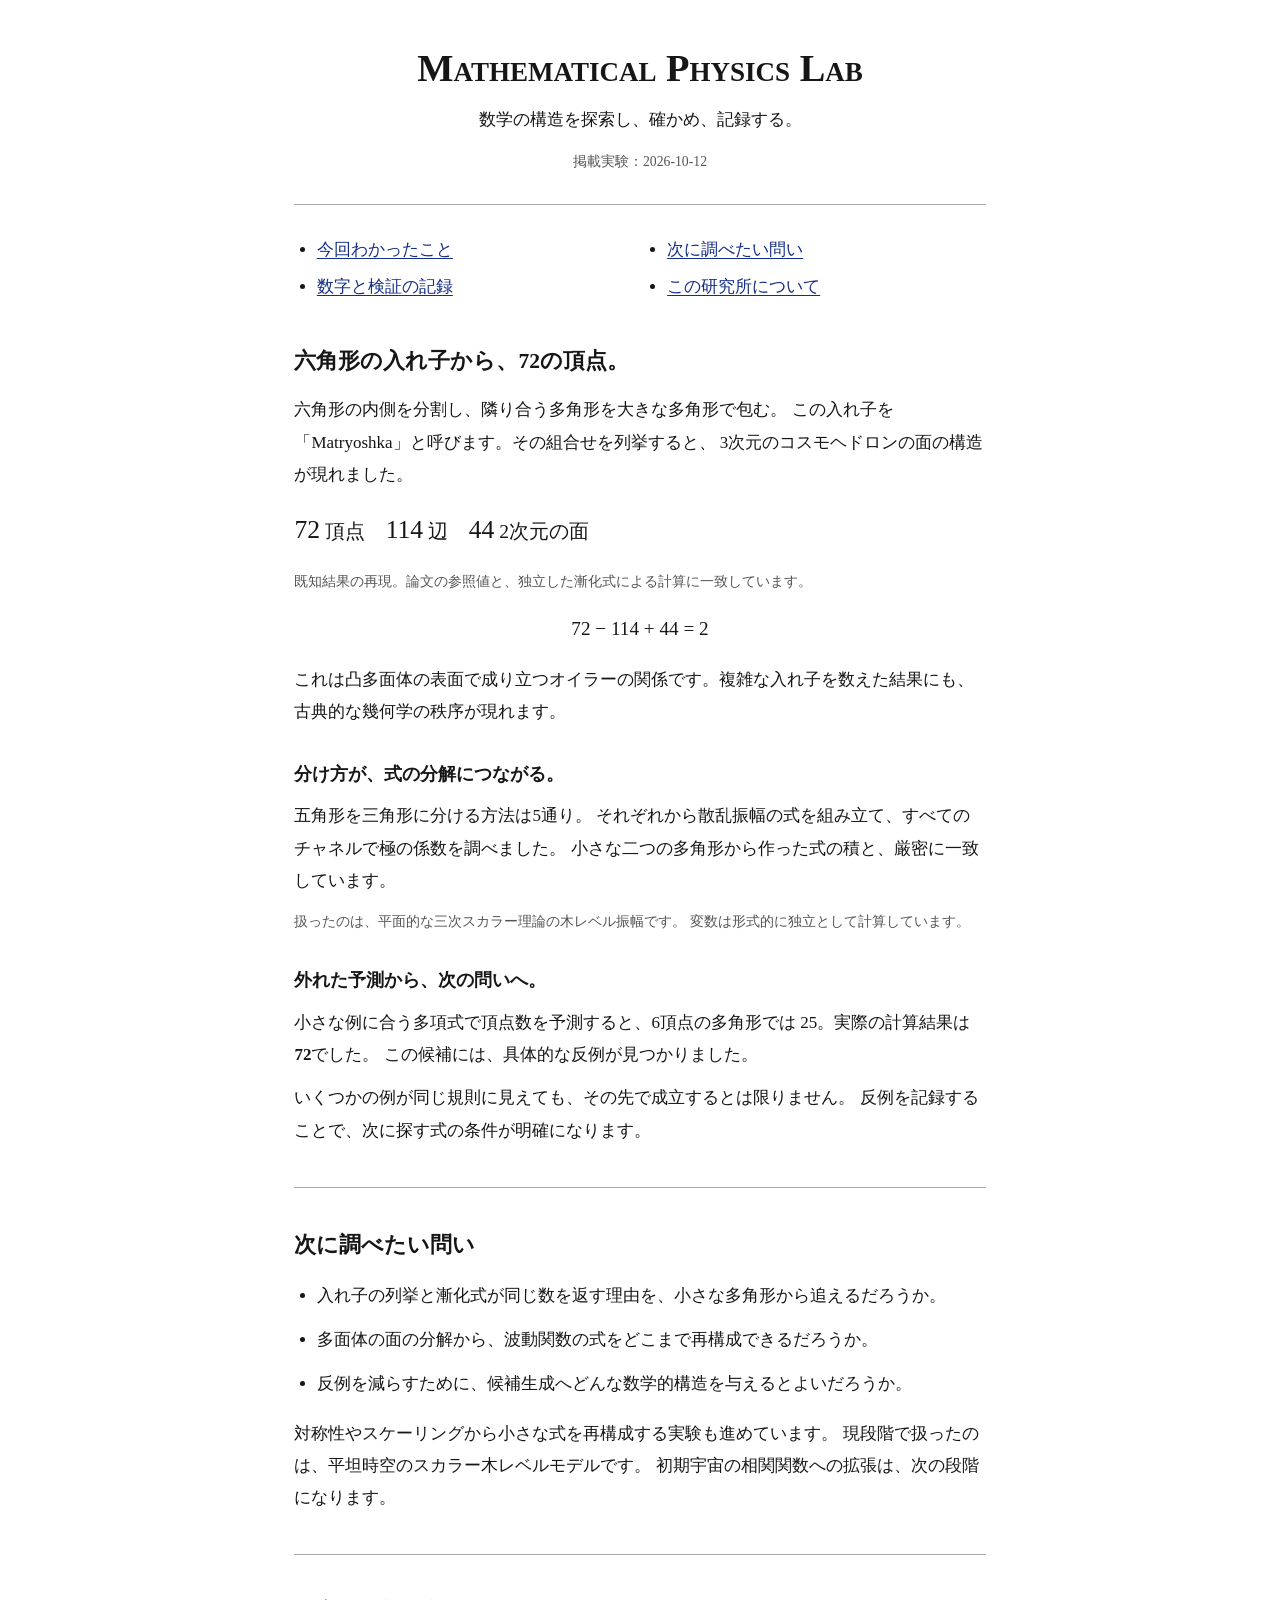
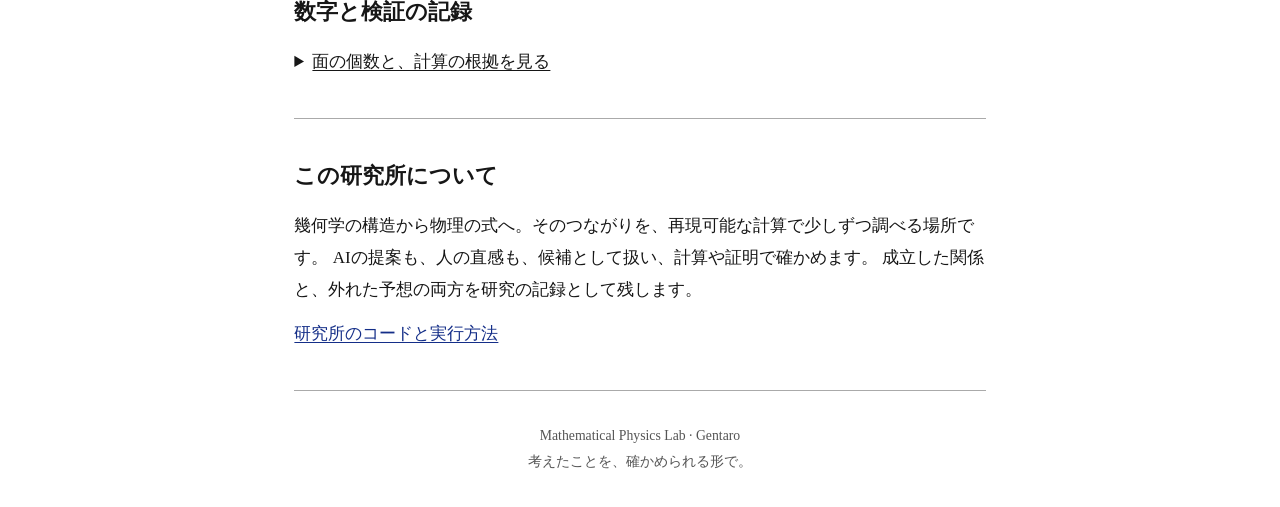
==== docs/index.html @ 7571ef59 "feat: add plain responsive homepage for verified research results Generate standalone HTML with each" ====
<!doctype html>
<html lang="ja">
<head>
  <meta charset="utf-8">
  <meta name="viewport" content="width=device-width, initial-scale=1">
  <meta name="description" content="数理物理の研究記録。多角形の入れ子、散乱振幅、仮説と反例を、検証した結果から読み解く。">
  <title>Mathematical Physics Lab — 研究の記録</title>
  <style>
* { box-sizing: border-box; }
html { background: #fff; color: #161616; }
body { max-width: 46rem; margin: 0 auto; padding: 2.8rem 1.4rem 2rem;
  font-family: 'Times New Roman', 'Yu Mincho', 'Hiragino Mincho ProN',
    'Noto Serif CJK JP', serif; font-size: 17px; line-height: 1.9; }
header { text-align: center; }
h1 { margin: 0; font-size: clamp(1.8rem, 5vw, 2.4rem); line-height: 1.2;
  font-variant: small-caps; }
header p { margin: .8rem 0 .4rem; }
.date, .note, footer { color: #555; font-size: .86rem; }
a { color: #142e88; text-underline-offset: .18em; overflow-wrap: anywhere; }
a:visited { color: #503070; }
a:hover { text-decoration-thickness: 2px; }
a:focus-visible, summary:focus-visible { outline: 2px solid #142e88; outline-offset: 5px; }
hr { border: 0; border-top: 1px solid #aaa; margin: 1.8rem 0; }
nav ul { display: grid; grid-template-columns: 1fr 1fr; gap: .35rem 2rem;
  padding-left: 1.4rem; margin: 0; }
main { margin-top: 2.5rem; }
section { margin: 2.5rem 0; scroll-margin-top: 1rem; }
h2 { font-size: 1.35rem; line-height: 1.6; margin: 0 0 1rem; }
h3 { font-size: 1.12rem; line-height: 1.7; margin: 1.9rem 0 .5rem; }
p { margin: .7rem 0; }
.numbers { margin: 1rem 0; font-size: 1.22rem; line-height: 1.8; }
.numbers span { display: inline-block; margin-right: 1.3rem; }
.numbers strong { font-size: 1.6rem; font-weight: normal; }
.equation { margin: 1rem 0; text-align: center; font-size: 1.2rem; }
summary { cursor: pointer; text-decoration: underline; text-underline-offset: .2em; }
details[open] summary { margin-bottom: 1rem; }
table { width: 100%; border-collapse: collapse; font-size: .91rem; margin: 1rem 0; }
th, td { padding: .65rem .4rem; border-bottom: 1px solid #ddd; text-align: left; }
th { font-weight: normal; border-bottom-color: #999; }
td:last-child { overflow-wrap: anywhere; }
ul.questions { padding-left: 1.4rem; }
ul.questions li { margin: .75rem 0; }
.record-id { overflow-wrap: anywhere; }
footer { text-align: center; margin-top: 2rem; }
@media (max-width: 520px) {
  body { padding: 2rem 1.15rem 1.5rem; font-size: 16px; }
  nav ul { grid-template-columns: 1fr; gap: .55rem; }
  main { margin-top: 2rem; }
  th, td { padding: .55rem .2rem; }
  .numbers span { margin-right: .85rem; }
}
</style>
</head>
<body>
  <header>
    <h1>Mathematical Physics Lab</h1>
    <p>数学の構造を探索し、確かめ、記録する。</p>
    <p class="date">掲載実験：<time datetime="2026-10-12">2026-10-12</time></p>
  </header>
  <hr>
  <nav aria-label="目次">
    <ul>
      <li><a href="#findings">今回わかったこと</a></li>
      <li><a href="#questions">次に調べたい問い</a></li>
      <li><a href="#evidence">数字と検証の記録</a></li>
      <li><a href="#about">この研究所について</a></li>
    </ul>
  </nav>
  <main>
    <section id="findings" aria-labelledby="findings-title">
      <h2 id="findings-title">六角形の入れ子から、72の頂点。</h2>
      <p>六角形の内側を分割し、隣り合う多角形を大きな多角形で包む。
      この入れ子を「Matryoshka」と呼びます。その組合せを列挙すると、
      3次元のコスモヘドロンの面の構造が現れました。</p>
      <p class="numbers"><span><strong>72</strong> 頂点</span><span><strong>114</strong> 辺</span><span><strong>44</strong> 2次元の面</span></p>
      <p class="note">既知結果の再現。論文の参照値と、独立した漸化式による計算に一致しています。</p>
      <p class="equation">72 − 114 + 44 = 2</p><p>これは凸多面体の表面で成り立つオイラーの関係です。複雑な入れ子を数えた結果にも、古典的な幾何学の秩序が現れます。</p>
      
        <article>
          <h3>分け方が、式の分解につながる。</h3>
          <p>五角形を三角形に分ける方法は5通り。
          それぞれから散乱振幅の式を組み立て、すべてのチャネルで極の係数を調べました。
          小さな二つの多角形から作った式の積と、厳密に一致しています。</p>
          <p class="note">扱ったのは、平面的な三次スカラー理論の木レベル振幅です。
          変数は形式的に独立として計算しています。</p>
        </article>
      
        <article>
          <h3>外れた予測から、次の問いへ。</h3>
          <p>小さな例に合う多項式で頂点数を予測すると、6頂点の多角形では
          25。実際の計算結果は
          <strong>72</strong>でした。
          この候補には、具体的な反例が見つかりました。</p>
          <p>いくつかの例が同じ規則に見えても、その先で成立するとは限りません。
          反例を記録することで、次に探す式の条件が明確になります。</p>
        </article>
    </section>
    <hr>
    <section id="questions" aria-labelledby="questions-title">
      <h2 id="questions-title">次に調べたい問い</h2>
      <ul class="questions">
        <li>入れ子の列挙と漸化式が同じ数を返す理由を、小さな多角形から追えるだろうか。</li>
        <li>多面体の面の分解から、波動関数の式をどこまで再構成できるだろうか。</li>
        <li>反例を減らすために、候補生成へどんな数学的構造を与えるとよいだろうか。</li>
      </ul>
      <p>対称性やスケーリングから小さな式を再構成する実験も進めています。
      現段階で扱ったのは、平坦時空のスカラー木レベルモデルです。
      初期宇宙の相関関数への拡張は、次の段階になります。</p>
    </section>
    <hr>
    <section id="evidence" aria-labelledby="evidence-title">
      <h2 id="evidence-title">数字と検証の記録</h2>
      <details>
        <summary>面の個数と、計算の根拠を見る</summary>
        <table>
          <thead><tr><th scope="col">多角形の頂点</th><th scope="col">多面体</th>
          <th scope="col">面の個数</th></tr></thead>
          <tbody><tr><th scope="row">3</th><td>0次元</td><td>1</td></tr>
<tr><th scope="row">4</th><td>1次元</td><td>1 · <wbr>2</td></tr>
<tr><th scope="row">5</th><td>2次元</td><td>1 · <wbr>10 · <wbr>10</td></tr>
<tr><th scope="row">6</th><td>3次元</td><td>1 · <wbr>44 · <wbr>114 · <wbr>72</td></tr></tbody>
        </table>
        <p class="note">面の個数は、全体から頂点まで余次元の順。空の面は含みません。</p>
        <p><a href="https://arxiv.org/html/2603.03425v3">Combinatorics of the Cosmohedron</a> の参照値と照合しています。</p>
        <p><a href="latest.json">掲載実験の原データ</a> ·
        <a href="https://github.com/gentaron/Mathematical-Physics-Lab-/tree/main/research/results/reference">再現実験の記録</a></p>
        <p class="note record-id">実験番号：run-20261012T110033Z-c96d0dddb176</p>
        <p class="note">このページは一つの実験結果を掲載したものです。
        一般的な主張の形式証明と、結果の新規性の判断には別の検証が必要です。</p>
      </details>
    </section>
    <hr>
    <section id="about" aria-labelledby="about-title">
      <h2 id="about-title">この研究所について</h2>
      <p>幾何学の構造から物理の式へ。そのつながりを、再現可能な計算で少しずつ調べる場所です。
      AIの提案も、人の直感も、候補として扱い、計算や証明で確かめます。
      成立した関係と、外れた予想の両方を研究の記録として残します。</p>
      <p><a href="https://github.com/gentaron/Mathematical-Physics-Lab-">研究所のコードと実行方法</a></p>
    </section>
  </main>
  <hr>
  <footer>Mathematical Physics Lab · Gentaro<br>考えたことを、確かめられる形で。</footer>
</body>
</html>
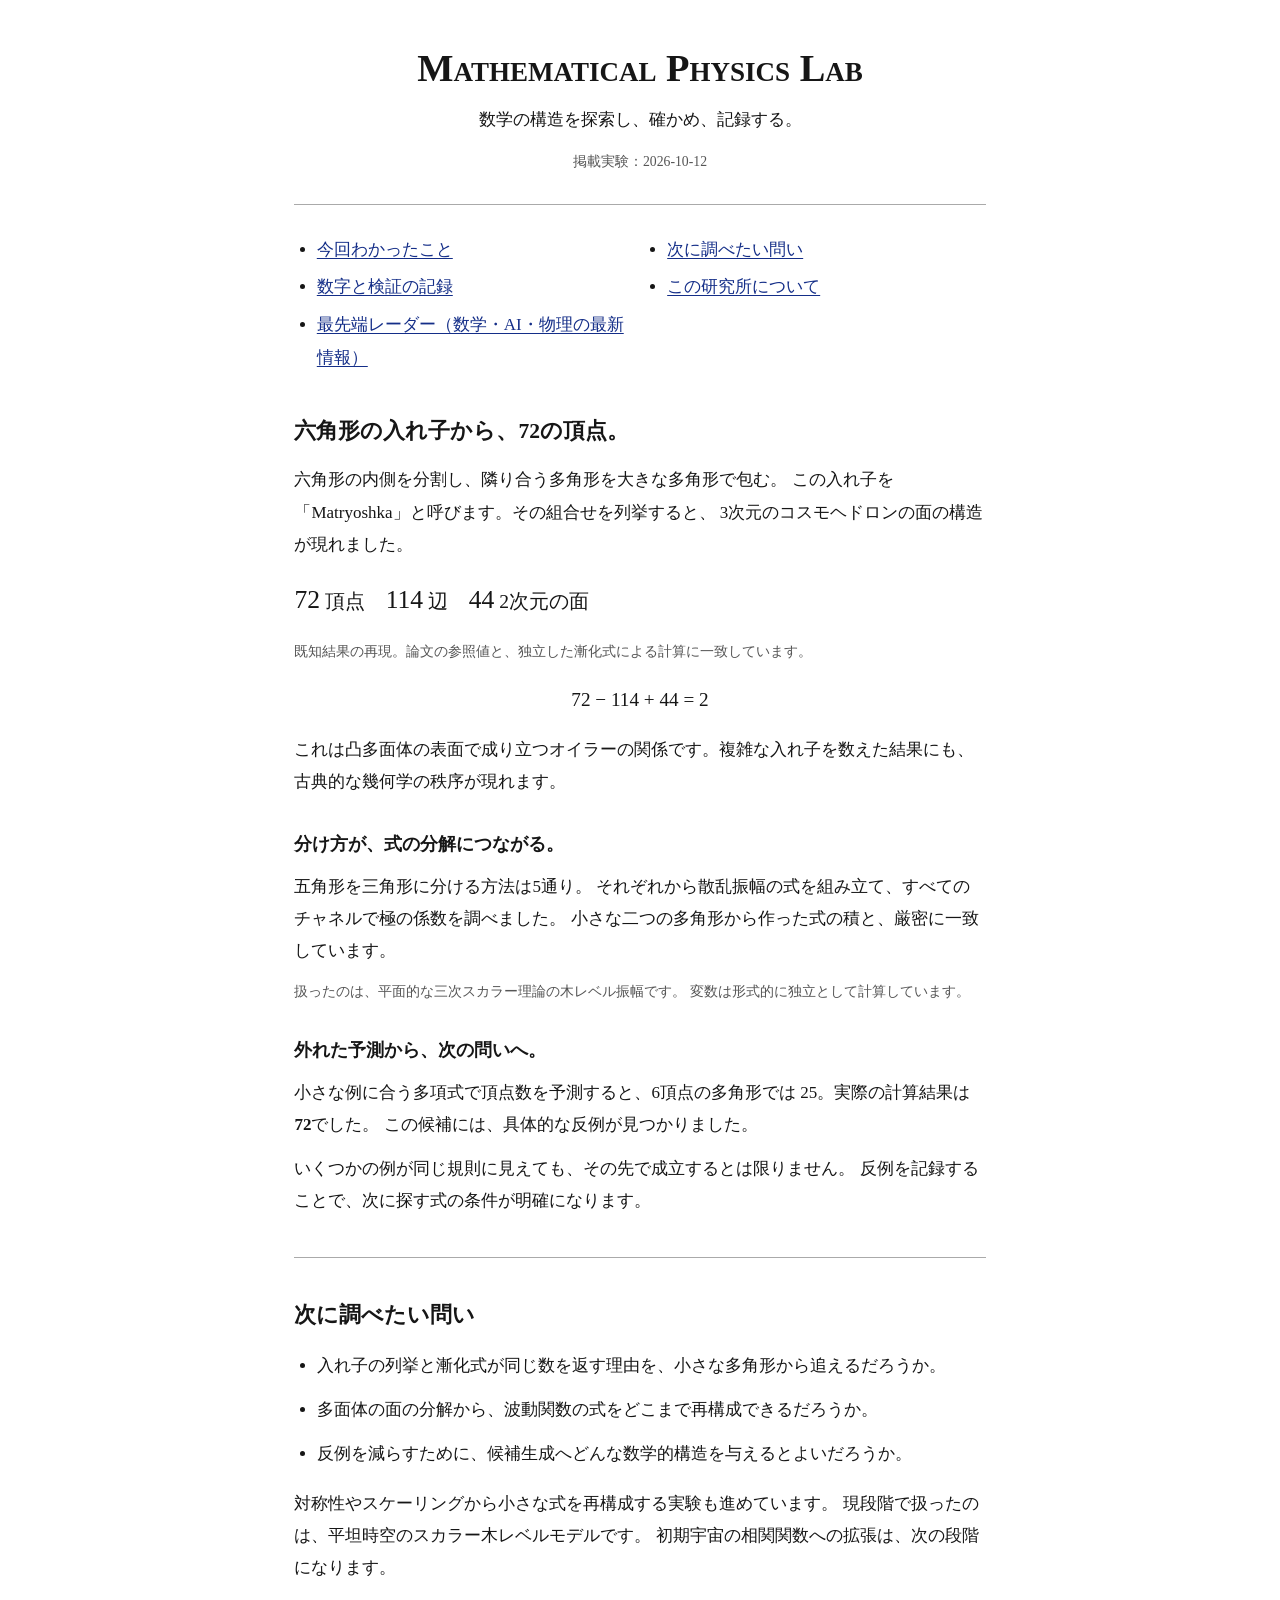
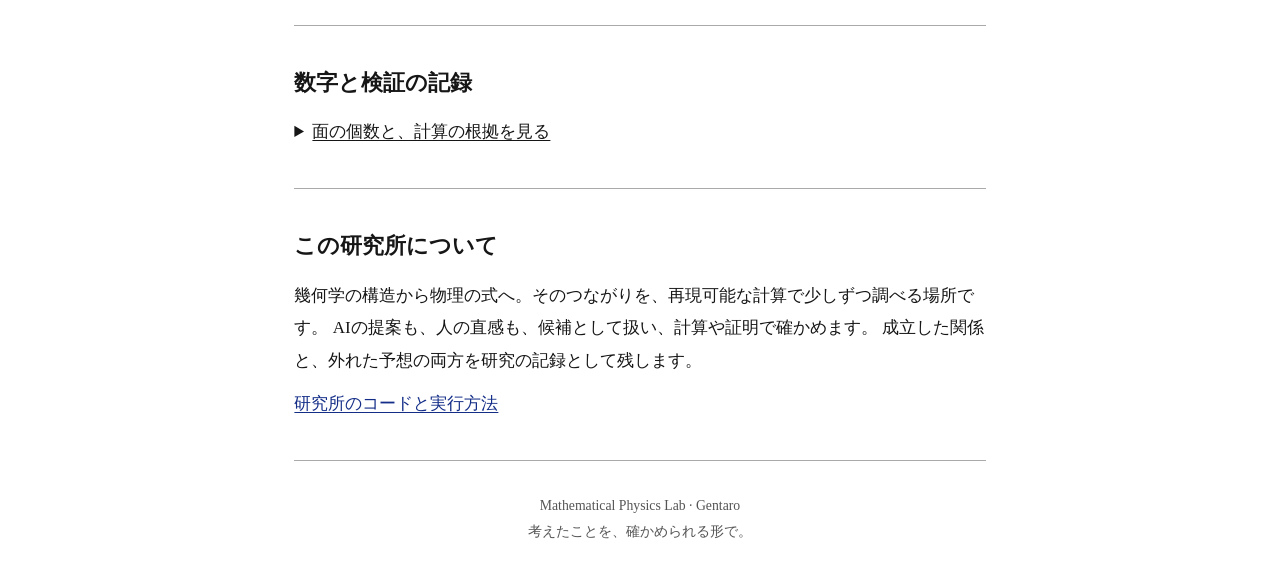
==== commit d6db2ba9: "Add Frontier Radar: hardened search-and-RSS reader for math, AI for math and physics A standard-libr" ====
--- a/docs/index.html
+++ b/docs/index.html
@@ -4,6 +4,10 @@
   <meta charset="utf-8">
   <meta name="viewport" content="width=device-width, initial-scale=1">
   <meta name="description" content="数理物理の研究記録。多角形の入れ子、散乱振幅、仮説と反例を、検証した結果から読み解く。">
+  <link rel="manifest" href="./manifest.webmanifest" />
+  <link rel="icon" href="./icons/favicon.ico" sizes="16x16 32x32 48x48" />
+  <link rel="apple-touch-icon" href="./icons/apple-touch-icon.png" />
+  <meta name="theme-color" content="#101d35" />
   <title>Mathematical Physics Lab — 研究の記録</title>
   <style>
 * { box-sizing: border-box; }
@@ -64,6 +68,7 @@
       <li><a href="#questions">次に調べたい問い</a></li>
       <li><a href="#evidence">数字と検証の記録</a></li>
       <li><a href="#about">この研究所について</a></li>
+      <li><a href="radar/">最先端レーダー（数学・AI・物理の最新情報）</a></li>
     </ul>
   </nav>
   <main>
@@ -140,5 +145,10 @@
   </main>
   <hr>
   <footer>Mathematical Physics Lab · Gentaro<br>考えたことを、確かめられる形で。</footer>
-</body>
+<script>
+    if ('serviceWorker' in navigator) {
+      navigator.serviceWorker.register('./install-worker.js').catch(console.error);
+    }
+  </script>
+  </body>
 </html>
